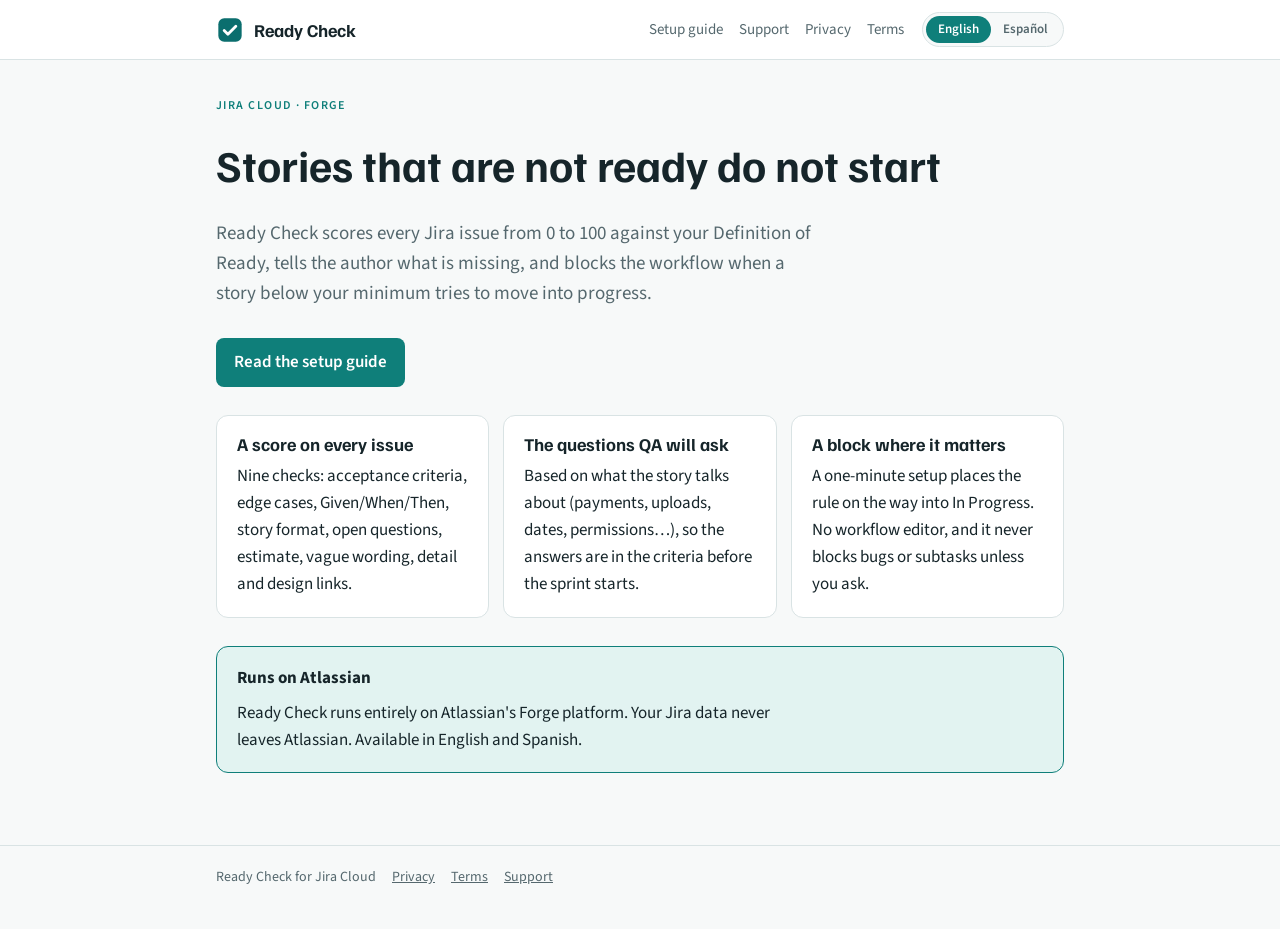
==== index.html @ e9cc31d4 "feat: sitio público de Ready Check (guía, privacidad, términos y soporte) Co-Authored-By: Claude Opu" ====
<!doctype html>
<html lang="en">
<head>
<meta charset="utf-8">
<meta name="viewport" content="width=device-width, initial-scale=1">
<title>Ready Check for Jira</title>
<meta name="description" content="Definition of Ready for Jira: score every story and block the ones that are not ready.">
<link rel="icon" href="assets/icon.svg" type="image/svg+xml">
<link rel="preconnect" href="https://fonts.googleapis.com">
<link rel="stylesheet" href="https://fonts.googleapis.com/css2?family=Familjen+Grotesk:wght@600;700&family=Source+Sans+3:wght@400;600&family=JetBrains+Mono:wght@500&display=swap">
<link rel="stylesheet" href="assets/site.css">
</head>
<body>
<header class="top"><div class="top-in">
  <a class="brand" href=""><img src="assets/icon.svg" alt="" width="28" height="28">Ready Check</a>
  <nav class="nav">
    <a href="guide/"><span class="en">Setup guide</span><span class="es">Guía</span></a>
    <a href="support/"><span class="en">Support</span><span class="es">Soporte</span></a>
    <a href="privacy/"><span class="en">Privacy</span><span class="es">Privacidad</span></a>
    <a href="terms/"><span class="en">Terms</span><span class="es">Términos</span></a>
  </nav>
  <div class="lang" role="group" aria-label="Language / Idioma">
    <button type="button" data-set="en" aria-pressed="true">English</button>
    <button type="button" data-set="es" aria-pressed="false">Español</button>
  </div>
</div></header>
<main class="page">
  <div class="eyebrow">Jira Cloud · Forge</div>
  <h1 class="en">Stories that are not ready do not start</h1>
  <h1 class="es">Las historias que no están listas no empiezan</h1>
  <p class="lede en">Ready Check scores every Jira issue from 0 to 100 against your Definition of Ready, tells the author what is missing, and blocks the workflow when a story below your minimum tries to move into progress.</p>
  <p class="lede es">Ready Check califica cada incidencia de Jira de 0 a 100 según tu definición de listo, le dice al autor qué falta y bloquea el flujo cuando una historia por debajo de tu mínimo intenta pasar a en curso.</p>
  <p><a class="cta" href="guide/"><span class="en">Read the setup guide</span><span class="es">Ver la guía de configuración</span></a></p>
  <div class="grid">
    <div class="card"><h3 class="en">A score on every issue</h3><h3 class="es">Un puntaje en cada incidencia</h3>
      <p class="en">Nine checks: acceptance criteria, edge cases, Given/When/Then, story format, open questions, estimate, vague wording, detail and design links.</p>
      <p class="es">Nueve revisiones: criterios de aceptación, casos borde, Dado/Cuando/Entonces, formato de historia, preguntas abiertas, estimación, palabras vagas, detalle y enlaces de diseño.</p></div>
    <div class="card"><h3 class="en">The questions QA will ask</h3><h3 class="es">Las preguntas que hará QA</h3>
      <p class="en">Based on what the story talks about (payments, uploads, dates, permissions…), so the answers are in the criteria before the sprint starts.</p>
      <p class="es">Según de qué habla la historia (pagos, archivos, fechas, permisos…), para que las respuestas estén en los criterios antes del sprint.</p></div>
    <div class="card"><h3 class="en">A block where it matters</h3><h3 class="es">Un bloqueo donde importa</h3>
      <p class="en">A one-minute setup places the rule on the way into In Progress. No workflow editor, and it never blocks bugs or subtasks unless you ask.</p>
      <p class="es">Una configuración de un minuto pone la regla en la entrada a En curso. Sin editor de flujos, y nunca frena errores ni subtareas salvo que lo pidas.</p></div>
  </div>
  <div class="card key">
    <b class="en">Runs on Atlassian</b><b class="es">Corre en Atlassian</b>
    <p class="en">Ready Check runs entirely on Atlassian's Forge platform. Your Jira data never leaves Atlassian. Available in English and Spanish.</p>
    <p class="es">Ready Check corre completo en la plataforma Forge de Atlassian. Tus datos de Jira nunca salen de Atlassian. Disponible en inglés y español.</p>
  </div>
</main>
<footer><div class="page">
  <span>Ready Check for Jira Cloud</span>
  <a href="privacy/"><span class="en">Privacy</span><span class="es">Privacidad</span></a>
  <a href="terms/"><span class="en">Terms</span><span class="es">Términos</span></a>
  <a href="support/"><span class="en">Support</span><span class="es">Soporte</span></a>
</div></footer>
<script src="assets/lang.js"></script>
</body>
</html>
---- assets/site.css ----
/* Ready Check site: one reading column, teal accent from the app icon, cool neutrals. */
:root {
  --bg: #f7f9f9; --surface: #ffffff; --fg: #16252a; --muted: #55686e; --line: #d9e3e4;
  --accent: #0f7f7a; --accent-soft: #e2f3f1; --danger: #c2412f; --danger-soft: #fbe9e6; --ok: #2c7a3f;
  --font-display: "Familjen Grotesk", "Segoe UI", system-ui, sans-serif;
  --font-body: "Source Sans 3", "Segoe UI", system-ui, sans-serif;
  --font-mono: "JetBrains Mono", ui-monospace, Consolas, monospace;
  color-scheme: light;
}
@media (prefers-color-scheme: dark) {
  :root { --bg: #0f1719; --surface: #162124; --fg: #e3eced; --muted: #9db0b4; --line: #2a3a3e;
    --accent: #4cc3bb; --accent-soft: #15302f; --danger: #f08a7a; --danger-soft: #3a1f1b; --ok: #7fcf92; color-scheme: dark; }
}
* { box-sizing: border-box; }
html { scroll-behavior: smooth; }
body { margin: 0; background: var(--bg); color: var(--fg); font: 17px/1.6 var(--font-body); }
img { max-width: 100%; }
body:not([data-lang="en"]) .en, body[data-lang="en"] .es { display: none !important; }
.top { border-bottom: 1px solid var(--line); background: var(--surface); }
.top-in, .page { max-width: 880px; margin: 0 auto; padding-left: max(16px, env(safe-area-inset-left, 0px)); padding-right: max(16px, env(safe-area-inset-right, 0px)); }
.top-in { display: flex; align-items: center; gap: 18px; flex-wrap: wrap; padding-block: 12px; }
.brand { display: flex; align-items: center; gap: 10px; font: 700 18px/1 var(--font-display); color: var(--fg); text-decoration: none; margin-right: auto; }
.brand img { width: 28px; height: 28px; }
.nav { display: flex; gap: 16px; flex-wrap: wrap; font-size: 15px; }
.nav a { color: var(--muted); text-decoration: none; }
.nav a:hover, .nav a[aria-current="page"] { color: var(--accent); }
.lang { display: inline-flex; border: 1px solid var(--line); border-radius: 999px; padding: 3px; background: var(--bg); }
.lang button { font: 600 13px/1 var(--font-body); border: 0; background: transparent; color: var(--muted); padding: 7px 12px; border-radius: 999px; cursor: pointer; }
.lang button[aria-pressed="true"] { background: var(--accent); color: var(--surface); }
button:focus-visible, a:focus-visible { outline: 2px solid var(--accent); outline-offset: 2px; }
.page { padding-block: 40px 72px; display: grid; gap: 28px; }
h1, h2, h3 { font-family: var(--font-display); text-wrap: balance; line-height: 1.15; margin: 0; }
h1 { font-size: clamp(30px, 5vw, 44px); }
h2 { font-size: 24px; margin-top: 12px; }
h3 { font-size: 18px; }
p, li { max-width: 68ch; }
p { margin: 0; }
ul { margin: 0; padding-left: 22px; display: grid; gap: 6px; }
a { color: var(--accent); }
.lede { font-size: 19px; color: var(--muted); }
.meta { font-size: 14px; color: var(--muted); }
.eyebrow { font: 600 12px/1 var(--font-body); text-transform: uppercase; letter-spacing: .12em; color: var(--accent); }
.card { border: 1px solid var(--line); background: var(--surface); border-radius: 12px; padding: 18px 20px; display: grid; gap: 8px; }
.card.key { border-color: var(--accent); background: var(--accent-soft); }
.grid { display: grid; grid-template-columns: repeat(auto-fit, minmax(230px, 1fr)); gap: 14px; }
.table-wrap { overflow-x: auto; border: 1px solid var(--line); border-radius: 12px; background: var(--surface); }
table { border-collapse: collapse; width: 100%; min-width: 560px; font-size: 15px; }
th, td { text-align: left; padding: 10px 14px; border-bottom: 1px solid var(--line); vertical-align: top; }
th { font: 600 12px/1.3 var(--font-body); text-transform: uppercase; letter-spacing: .08em; color: var(--muted); background: var(--bg); }
tr:last-child td { border-bottom: 0; }
.cta { display: inline-block; background: var(--accent); color: var(--surface); text-decoration: none; font-weight: 600; padding: 11px 18px; border-radius: 8px; }
figure { margin: 0; display: grid; gap: 8px; }
figure img { border: 1px solid var(--line); border-radius: 10px; display: block; }
figcaption { font-size: 14px; color: var(--muted); }
footer { border-top: 1px solid var(--line); }
footer .page { padding-block: 20px 40px; font-size: 14px; color: var(--muted); display: flex; gap: 16px; flex-wrap: wrap; }
footer a { color: var(--muted); }
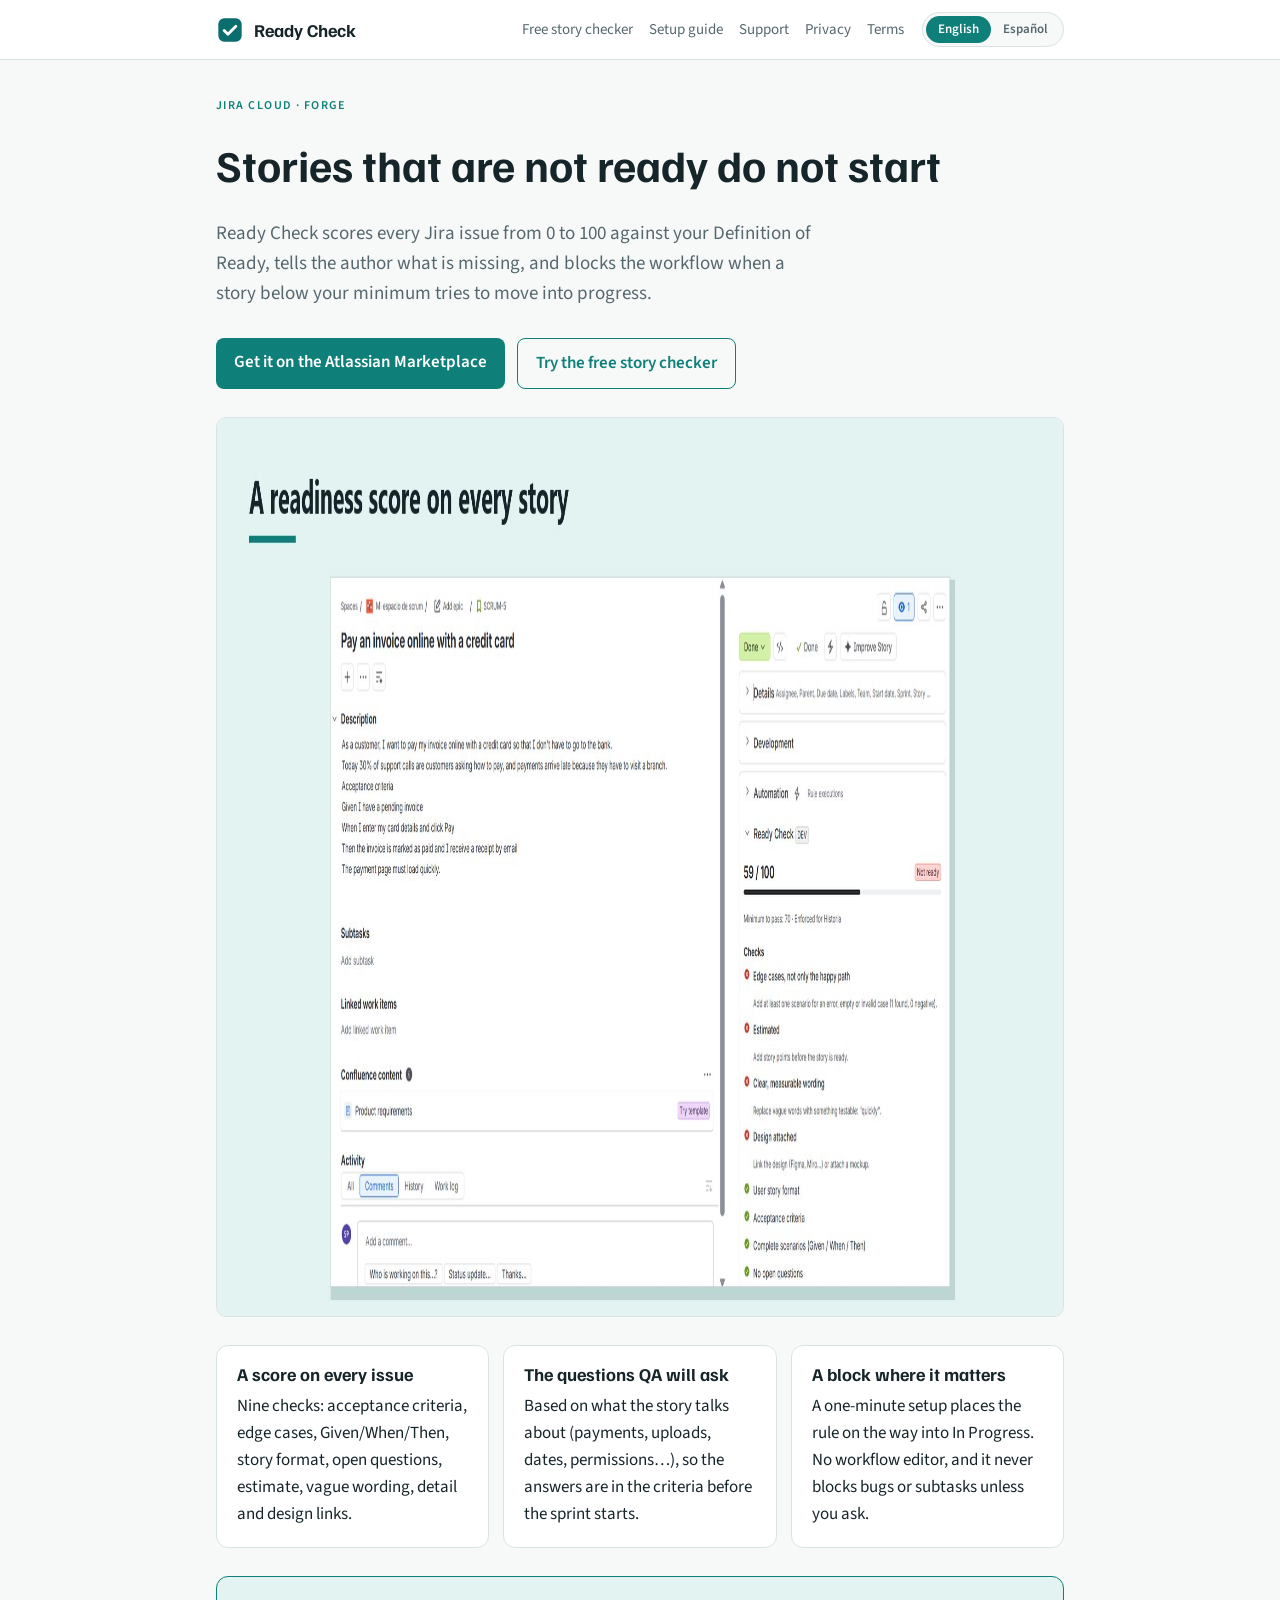
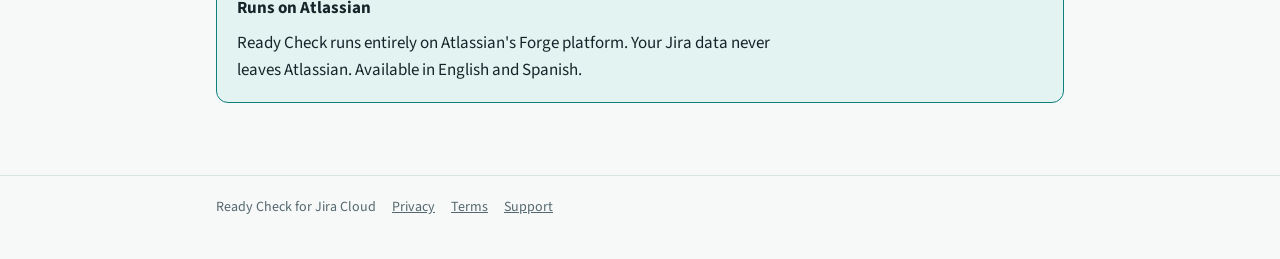
==== commit 2b4bb067: "feat: revisor gratis de historias, SEO (metadatos, vista previa, datos estructurados, sitemap) y enl" ====
--- a/index.html
+++ b/index.html
@@ -3,8 +3,16 @@
 <head>
 <meta charset="utf-8">
 <meta name="viewport" content="width=device-width, initial-scale=1">
-<title>Ready Check for Jira</title>
-<meta name="description" content="Definition of Ready for Jira: score every story and block the ones that are not ready.">
+<title>Ready Check: Definition of Ready for Jira</title>
+<meta name="description" content="Score every Jira user story from 0 to 100 against your Definition of Ready, see what is missing and block stories that are not ready. English and Spanish.">
+<link rel="canonical" href="https://stevenpardoo.github.io/ready-check-site/">
+<meta property="og:type" content="website">
+<meta property="og:title" content="Ready Check: Definition of Ready for Jira">
+<meta property="og:description" content="Score every Jira user story from 0 to 100 against your Definition of Ready, see what is missing and block stories that are not ready. English and Spanish.">
+<meta property="og:url" content="https://stevenpardoo.github.io/ready-check-site/">
+<meta property="og:image" content="https://stevenpardoo.github.io/ready-check-site/assets/og.png">
+<meta name="twitter:card" content="summary_large_image">
+<script type="application/ld+json">{"@context":"https://schema.org","@type":"SoftwareApplication","name":"Ready Check – Definition of Ready","applicationCategory":"BusinessApplication","operatingSystem":"Jira Cloud","offers":{"@type":"Offer","price":"0","priceCurrency":"USD","description":"Free for up to 10 users"},"inLanguage":["en","es"]}</script>
 <link rel="icon" href="assets/icon.svg" type="image/svg+xml">
 <link rel="preconnect" href="https://fonts.googleapis.com">
 <link rel="stylesheet" href="https://fonts.googleapis.com/css2?family=Familjen+Grotesk:wght@600;700&family=Source+Sans+3:wght@400;600&family=JetBrains+Mono:wght@500&display=swap">
@@ -14,6 +22,7 @@
 <header class="top"><div class="top-in">
   <a class="brand" href=""><img src="assets/icon.svg" alt="" width="28" height="28">Ready Check</a>
   <nav class="nav">
+    <a href="checker/"><span class="en">Free story checker</span><span class="es">Revisor gratis</span></a>
     <a href="guide/"><span class="en">Setup guide</span><span class="es">Guía</span></a>
     <a href="support/"><span class="en">Support</span><span class="es">Soporte</span></a>
     <a href="privacy/"><span class="en">Privacy</span><span class="es">Privacidad</span></a>
@@ -30,7 +39,8 @@
   <h1 class="es">Las historias que no están listas no empiezan</h1>
   <p class="lede en">Ready Check scores every Jira issue from 0 to 100 against your Definition of Ready, tells the author what is missing, and blocks the workflow when a story below your minimum tries to move into progress.</p>
   <p class="lede es">Ready Check califica cada incidencia de Jira de 0 a 100 según tu definición de listo, le dice al autor qué falta y bloquea el flujo cuando una historia por debajo de tu mínimo intenta pasar a en curso.</p>
-  <p><a class="cta" href="guide/"><span class="en">Read the setup guide</span><span class="es">Ver la guía de configuración</span></a></p>
+  <p style="display:flex;gap:12px;flex-wrap:wrap"><a class="cta" href="https://marketplace.atlassian.com/apps/1953924340"><span class="en">Get it on the Atlassian Marketplace</span><span class="es">Instalar desde el Atlassian Marketplace</span></a> <a class="cta" style="background:transparent;color:var(--accent);border:1px solid var(--accent)" href="checker/"><span class="en">Try the free story checker</span><span class="es">Probar el revisor gratis</span></a></p>
+  <figure><img src="assets/highlight-1-score.jpg" alt="Ready Check panel on a Jira story showing a 59 out of 100 score and the checks that fail" width="1840" height="900"></figure>
   <div class="grid">
     <div class="card"><h3 class="en">A score on every issue</h3><h3 class="es">Un puntaje en cada incidencia</h3>
       <p class="en">Nine checks: acceptance criteria, edge cases, Given/When/Then, story format, open questions, estimate, vague wording, detail and design links.</p>
